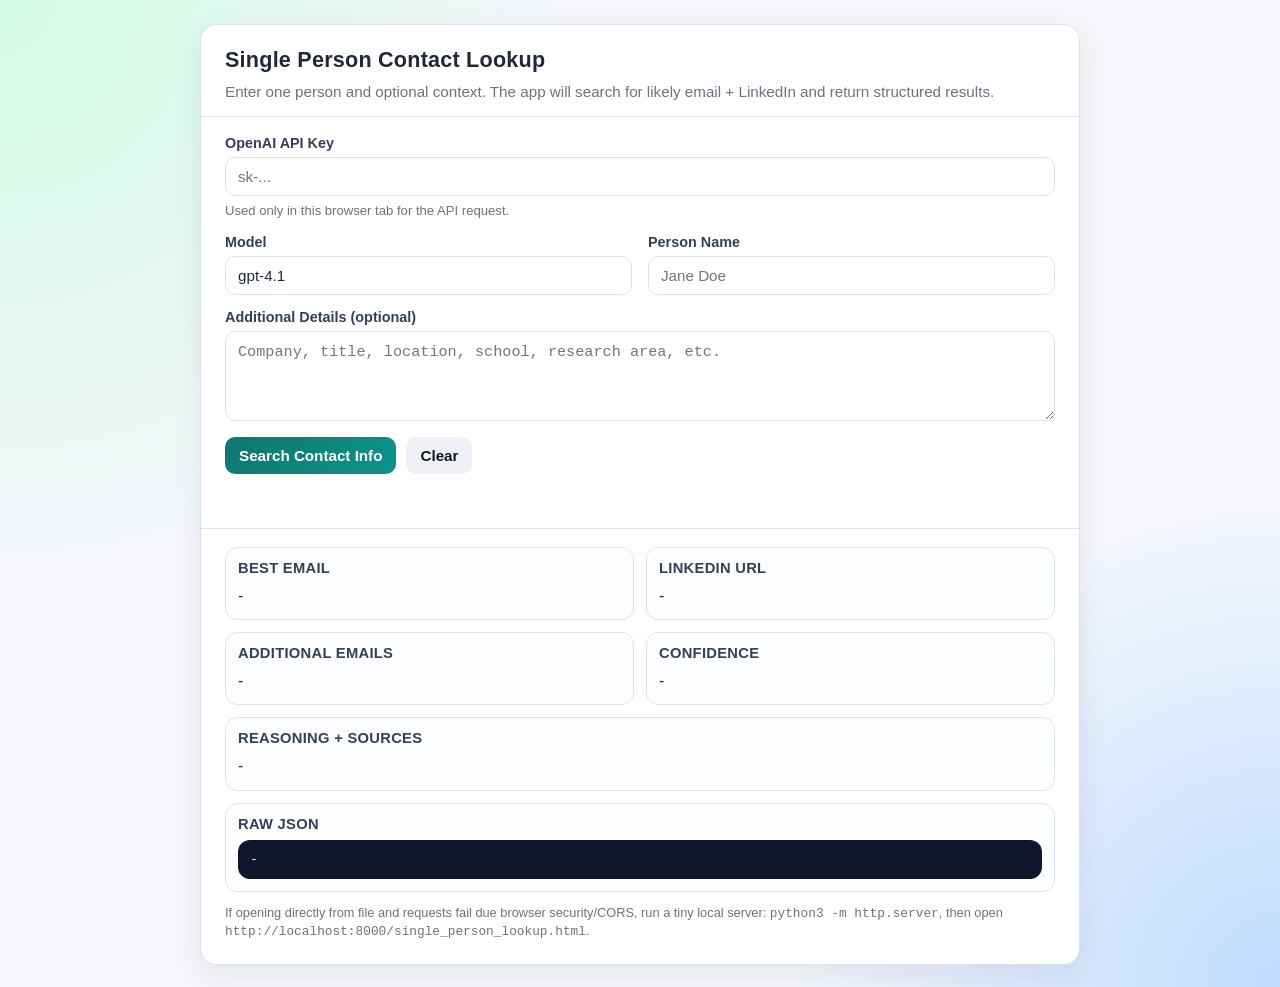
==== emailagent-simple/index.html @ b6dce728 "public email find app" ====
<!doctype html>
<html lang="en">
<head>
  <meta charset="UTF-8">
  <meta name="viewport" content="width=device-width, initial-scale=1.0">
  <title>Single Person Contact Lookup</title>
  <style>
    :root {
      --bg: #f5f7fb;
      --card: #ffffff;
      --text: #1f2937;
      --muted: #6b7280;
      --border: #dbe3ef;
      --accent: #0f766e;
      --accent-2: #0d9488;
      --danger: #b91c1c;
      --shadow: 0 10px 30px rgba(15, 23, 42, 0.08);
    }

    * {
      box-sizing: border-box;
    }

    body {
      margin: 0;
      font-family: "Avenir Next", "Segoe UI", -apple-system, BlinkMacSystemFont, sans-serif;
      background:
        radial-gradient(circle at 0% 0%, #d1fae5 0%, transparent 35%),
        radial-gradient(circle at 100% 100%, #bfdbfe 0%, transparent 30%),
        var(--bg);
      color: var(--text);
      min-height: 100vh;
      display: flex;
      align-items: center;
      justify-content: center;
      padding: 24px;
    }

    .card {
      width: min(880px, 100%);
      background: var(--card);
      border: 1px solid var(--border);
      border-radius: 16px;
      box-shadow: var(--shadow);
      overflow: hidden;
    }

    .head {
      padding: 22px 24px 14px;
      border-bottom: 1px solid var(--border);
    }

    h1 {
      margin: 0;
      font-size: 1.35rem;
      letter-spacing: 0.01em;
    }

    .sub {
      margin-top: 8px;
      color: var(--muted);
      font-size: 0.95rem;
      line-height: 1.4;
    }

    form {
      display: grid;
      grid-template-columns: 1fr 1fr;
      gap: 14px 16px;
      padding: 18px 24px;
    }

    .field {
      display: flex;
      flex-direction: column;
      gap: 6px;
    }

    .field.full {
      grid-column: 1 / -1;
    }

    label {
      font-size: 0.9rem;
      color: #334155;
      font-weight: 600;
    }

    input, textarea {
      border: 1px solid var(--border);
      border-radius: 10px;
      font-size: 0.95rem;
      padding: 10px 12px;
      color: var(--text);
      background: #fff;
    }

    textarea {
      min-height: 90px;
      resize: vertical;
      line-height: 1.4;
    }

    .hint {
      color: var(--muted);
      font-size: 0.82rem;
      line-height: 1.35;
    }

    .actions {
      grid-column: 1 / -1;
      display: flex;
      align-items: center;
      gap: 10px;
      margin-top: 2px;
    }

    button {
      border: 0;
      border-radius: 10px;
      padding: 10px 14px;
      font-size: 0.95rem;
      font-weight: 600;
      cursor: pointer;
    }

    #runBtn {
      background: linear-gradient(135deg, var(--accent), var(--accent-2));
      color: white;
    }

    #clearBtn {
      background: #eef2f7;
      color: #0f172a;
    }

    .status {
      grid-column: 1 / -1;
      min-height: 22px;
      font-size: 0.92rem;
      color: #0f172a;
    }

    .status.error {
      color: var(--danger);
    }

    .results {
      border-top: 1px solid var(--border);
      padding: 18px 24px 24px;
      display: grid;
      gap: 12px;
    }

    .result-grid {
      display: grid;
      gap: 12px;
      grid-template-columns: repeat(2, minmax(0, 1fr));
    }

    .tile {
      border: 1px solid var(--border);
      border-radius: 12px;
      padding: 12px;
      background: #fbfdff;
    }

    .tile h3 {
      margin: 0 0 8px;
      font-size: 0.92rem;
      color: #334155;
      font-weight: 700;
      text-transform: uppercase;
      letter-spacing: 0.02em;
    }

    .value {
      word-break: break-word;
      line-height: 1.45;
    }

    pre {
      margin: 0;
      white-space: pre-wrap;
      word-break: break-word;
      background: #0f172a;
      color: #e2e8f0;
      border-radius: 12px;
      padding: 12px;
      font-size: 0.84rem;
      max-height: 360px;
      overflow: auto;
    }

    .footnote {
      font-size: 0.8rem;
      color: var(--muted);
      line-height: 1.35;
    }

    @media (max-width: 760px) {
      form {
        grid-template-columns: 1fr;
      }
      .result-grid {
        grid-template-columns: 1fr;
      }
    }
  </style>
</head>
<body>
  <main class="card">
    <section class="head">
      <h1>Single Person Contact Lookup</h1>
      <div class="sub">
        Enter one person and optional context. The app will search for likely email + LinkedIn and return structured results.
      </div>
    </section>

    <form id="lookupForm">
      <div class="field full">
        <label for="apiKey">OpenAI API Key</label>
        <input id="apiKey" name="apiKey" type="password" placeholder="sk-..." required autocomplete="off">
        <div class="hint">Used only in this browser tab for the API request.</div>
      </div>

      <div class="field">
        <label for="model">Model</label>
        <input id="model" name="model" type="text" value="gpt-4.1">
      </div>

      <div class="field">
        <label for="personName">Person Name</label>
        <input id="personName" name="personName" type="text" placeholder="Jane Doe" required>
      </div>

      <div class="field full">
        <label for="extraInfo">Additional Details (optional)</label>
        <textarea id="extraInfo" name="extraInfo" placeholder="Company, title, location, school, research area, etc."></textarea>
      </div>

      <div class="actions">
        <button id="runBtn" type="submit">Search Contact Info</button>
        <button id="clearBtn" type="button">Clear</button>
      </div>

      <div id="status" class="status"></div>
    </form>

    <section class="results">
      <div class="result-grid">
        <div class="tile">
          <h3>Best Email</h3>
          <div id="bestEmail" class="value">-</div>
        </div>
        <div class="tile">
          <h3>LinkedIn URL</h3>
          <div id="linkedinUrl" class="value">-</div>
        </div>
        <div class="tile">
          <h3>Additional Emails</h3>
          <div id="additionalEmails" class="value">-</div>
        </div>
        <div class="tile">
          <h3>Confidence</h3>
          <div id="confidence" class="value">-</div>
        </div>
      </div>

      <div class="tile">
        <h3>Reasoning + Sources</h3>
        <div id="reasoning" class="value">-</div>
      </div>

      <div class="tile">
        <h3>Raw JSON</h3>
        <pre id="rawJson">-</pre>
      </div>

      <div class="footnote">
        If opening directly from file and requests fail due browser security/CORS, run a tiny local server:
        <code>python3 -m http.server</code>, then open <code>http://localhost:8000/single_person_lookup.html</code>.
      </div>
    </section>
  </main>

  <script>
    const form = document.getElementById("lookupForm");
    const clearBtn = document.getElementById("clearBtn");
    const statusEl = document.getElementById("status");
    const bestEmailEl = document.getElementById("bestEmail");
    const linkedinUrlEl = document.getElementById("linkedinUrl");
    const additionalEmailsEl = document.getElementById("additionalEmails");
    const confidenceEl = document.getElementById("confidence");
    const reasoningEl = document.getElementById("reasoning");
    const rawJsonEl = document.getElementById("rawJson");

    function setStatus(message, isError = false) {
      statusEl.textContent = message;
      statusEl.classList.toggle("error", isError);
    }

    function sanitizeText(value) {
      if (value === null || value === undefined || value === "") return "None";
      if (Array.isArray(value)) return value.length ? value.join(", ") : "None";
      return String(value);
    }

    function extractJsonBlock(text) {
      const cleaned = text.replace(/```json|```/gi, "").trim();
      const first = cleaned.indexOf("{");
      const last = cleaned.lastIndexOf("}");
      if (first === -1 || last === -1 || last <= first) return null;
      return cleaned.slice(first, last + 1);
    }

    function renderResult(resultObj) {
      bestEmailEl.textContent = sanitizeText(resultObj.email);
      linkedinUrlEl.textContent = sanitizeText(resultObj.linkedin_url);
      additionalEmailsEl.textContent = sanitizeText(resultObj.additional_emails);
      confidenceEl.textContent = sanitizeText(resultObj.confidence_0_to_1);

      const pieces = [
        resultObj.reasoning ? `Reasoning: ${resultObj.reasoning}` : "",
        resultObj.email_source ? `Email source: ${resultObj.email_source}` : "",
        resultObj.linkedin_source ? `LinkedIn source: ${resultObj.linkedin_source}` : "",
        resultObj.notes ? `Notes: ${resultObj.notes}` : ""
      ].filter(Boolean);

      reasoningEl.textContent = pieces.length ? pieces.join("\n\n") : "None";
      rawJsonEl.textContent = JSON.stringify(resultObj, null, 2);
    }

    function resetOutput() {
      bestEmailEl.textContent = "-";
      linkedinUrlEl.textContent = "-";
      additionalEmailsEl.textContent = "-";
      confidenceEl.textContent = "-";
      reasoningEl.textContent = "-";
      rawJsonEl.textContent = "-";
      setStatus("");
    }

    clearBtn.addEventListener("click", () => {
      form.reset();
      document.getElementById("model").value = "gpt-4.1";
      resetOutput();
    });

    form.addEventListener("submit", async (event) => {
      event.preventDefault();
      resetOutput();

      const apiKey = document.getElementById("apiKey").value.trim();
      const model = document.getElementById("model").value.trim() || "gpt-4.1";
      const personName = document.getElementById("personName").value.trim();
      const extraInfo = document.getElementById("extraInfo").value.trim();

      if (!apiKey || !personName) {
        setStatus("Please enter both API key and person name.", true);
        return;
      }

      setStatus("Searching... this can take a few seconds.");

      const prompt = [
        "Find professional contact info for this person.",
        "",
        `Name: ${personName}`,
        `Additional info: ${extraInfo || "None"}`,
        "",
        "Use web search.",
        "Do not guess.",
        "If uncertain, return 'None'.",
        "",
        "Return ONLY valid JSON with keys:",
        "{",
        '  "reasoning": string,',
        '  "email": string,',
        '  "additional_emails": string[],',
        '  "email_source": string,',
        '  "linkedin_url": string,',
        '  "linkedin_source": string,',
        '  "confidence_0_to_1": number,',
        '  "notes": string',
        "}"
      ].join("\n");

      try {
        const response = await fetch("https://api.openai.com/v1/responses", {
          method: "POST",
          headers: {
            "Content-Type": "application/json",
            "Authorization": `Bearer ${apiKey}`
          },
          body: JSON.stringify({
            model,
            input: prompt,
            tools: [{ type: "web_search_preview" }],
            temperature: 0
          })
        });

        if (!response.ok) {
          const errText = await response.text();
          throw new Error(`API error ${response.status}: ${errText}`);
        }

        const data = await response.json();
        const outputText = data.output_text
          || (data.output || [])
            .flatMap(item => (item.content || []).map(c => c.text || ""))
            .join("\n")
            .trim();

        const jsonBlock = extractJsonBlock(outputText);
        if (!jsonBlock) {
          throw new Error("Could not parse model output as JSON.");
        }

        const parsed = JSON.parse(jsonBlock);
        renderResult(parsed);
        setStatus("Done.");
      } catch (error) {
        setStatus(`Failed: ${error.message}`, true);
      }
    });
  </script>
</body>
</html>
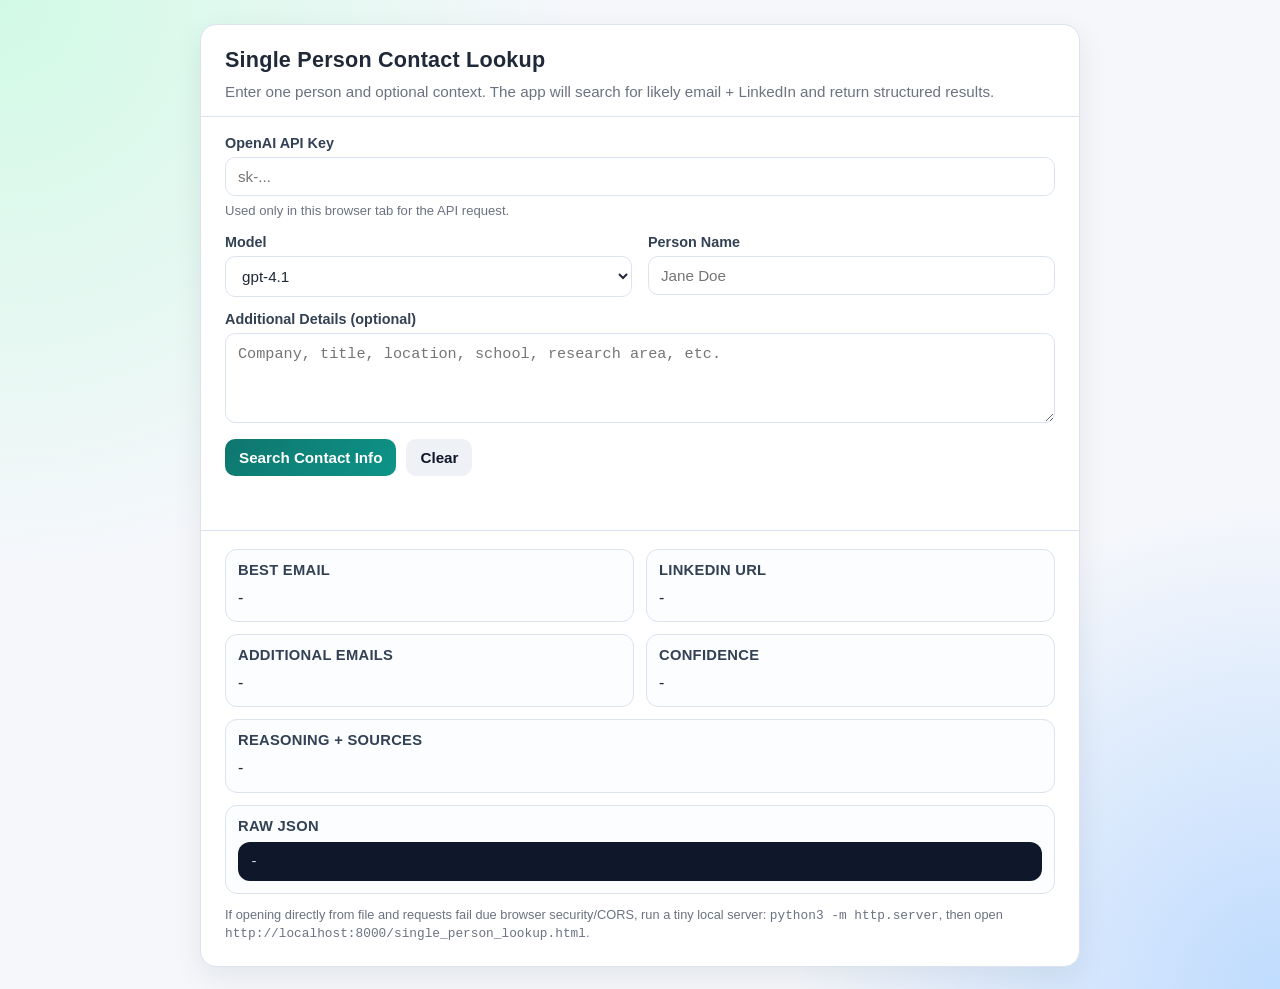
==== commit 73ed4881: "email agent dropdown" ====
--- a/emailagent-simple/index.html
+++ b/emailagent-simple/index.html
@@ -86,7 +86,7 @@
       font-weight: 600;
     }
 
-    input, textarea {
+    input, select, textarea {
       border: 1px solid var(--border);
       border-radius: 10px;
       font-size: 0.95rem;
@@ -226,7 +226,13 @@
 
       <div class="field">
         <label for="model">Model</label>
-        <input id="model" name="model" type="text" value="gpt-4.1">
+        <select id="model" name="model">
+          <option value="gpt-4.1" selected>gpt-4.1</option>
+          <option value="gpt-4.1-mini">gpt-4.1-mini</option>
+          <option value="gpt-4o-mini">gpt-4o-mini</option>
+          <option value="gpt-5">gpt-5</option>
+          <option value="gpt-5-mini">gpt-5-mini</option>
+        </select>
       </div>
 
       <div class="field">
@@ -343,7 +349,6 @@
 
     clearBtn.addEventListener("click", () => {
       form.reset();
-      document.getElementById("model").value = "gpt-4.1";
       resetOutput();
     });
 
